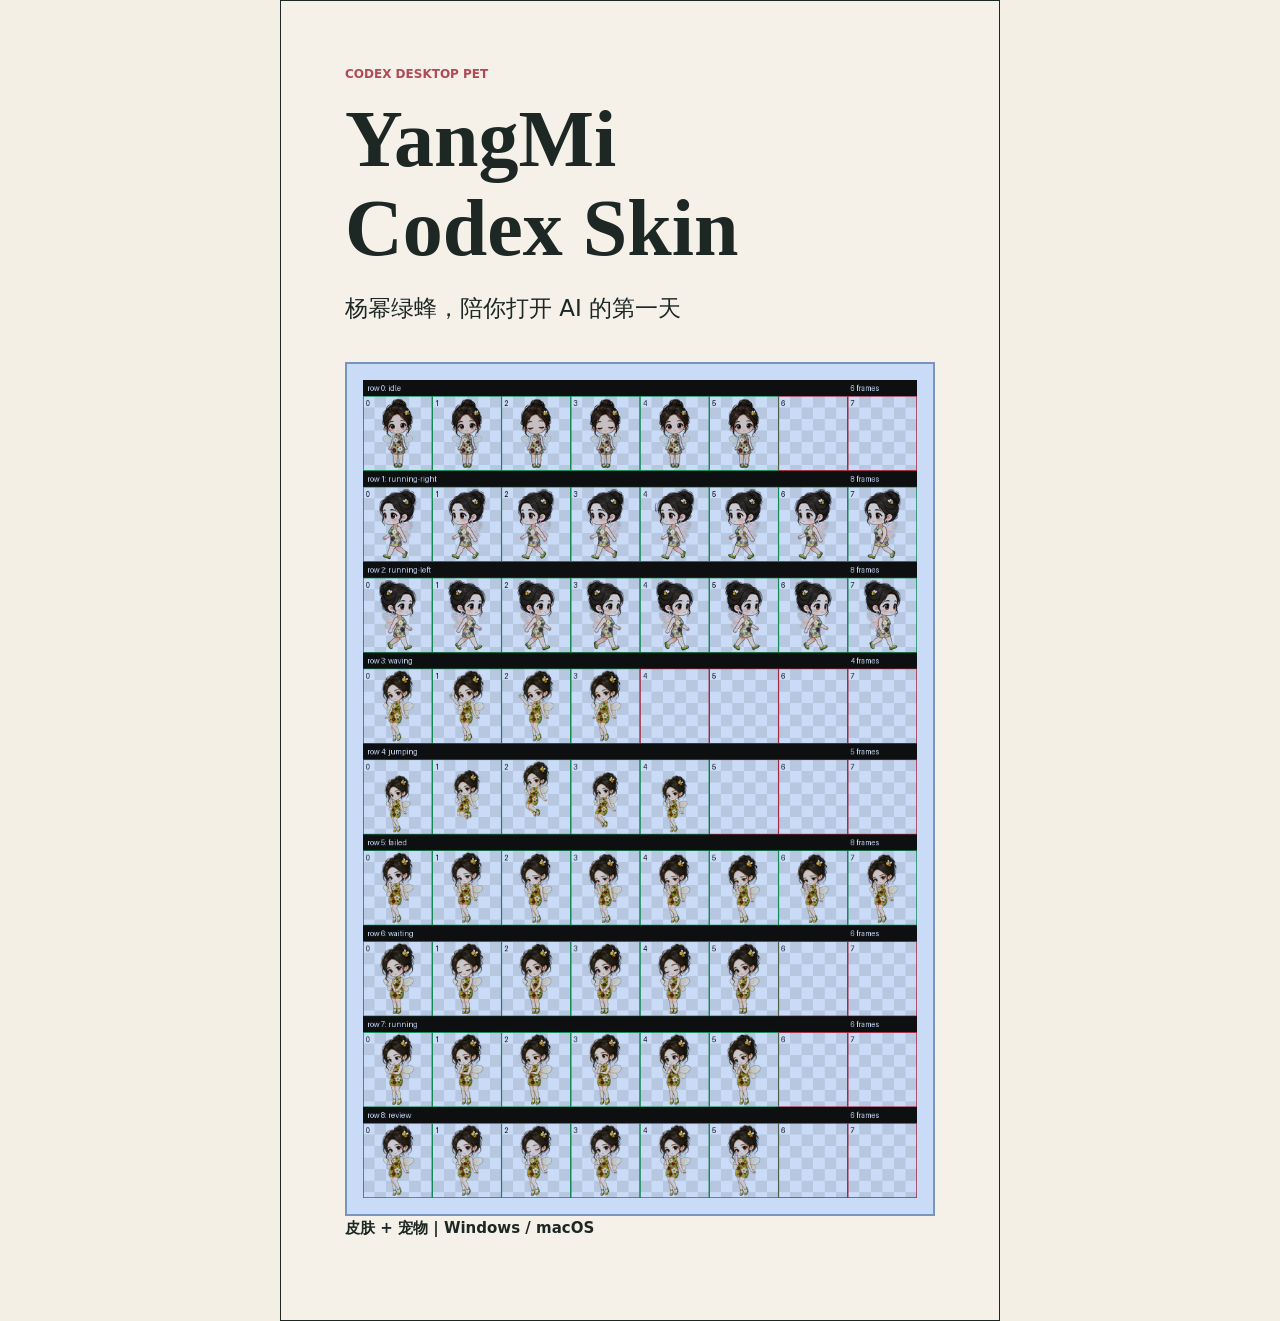
==== site/cover.html @ 99054b55 "docs: add pet selection guide and social cover" ====
<!doctype html>
<html lang="zh-CN">
<head><meta charset="UTF-8" /><meta name="viewport" content="width=device-width, initial-scale=1.0" /><title>YangMi Codex Skin Cover</title><link rel="stylesheet" href="styles.css" /></head>
<body class="cover-page"><main class="cover"><p class="eyebrow">CODEX DESKTOP PET</p><h1>YangMi<br />Codex Skin</h1><p class="cover-subtitle">杨幂绿蜂，陪你打开 AI 的第一天</p><div class="cover-window"><img src="assets/pet-contact-sheet.png" alt="杨幂绿蜂宠物动作表" /></div><p class="cover-note">皮肤 + 宠物 | Windows / macOS</p></main></body>
</html>
---- site/styles.css ----
:root{--ink:#1d2724;--paper:#f5f1e9;--leaf:#315f47;--rose:#b14956;--line:#d9d1c5}*{box-sizing:border-box}body{margin:0;color:var(--ink);background:var(--paper);font-family:"Microsoft YaHei",system-ui,sans-serif;line-height:1.65}a{color:inherit;text-decoration:none}img{display:block;width:100%}header,main>section,footer{max-width:1180px;margin:auto;padding-left:5vw;padding-right:5vw}header{height:64px;display:flex;align-items:center;gap:25px;border-bottom:1px solid var(--line)}.brand{font-weight:700;font-size:17px}nav{display:flex;gap:20px;margin-right:auto;font-size:14px}.github{padding:5px 11px;border:1px solid var(--ink);font-size:13px}.hero{min-height:610px;display:grid;grid-template-columns:.85fr 1.15fr;gap:48px;align-items:center}.hero>img{border:1px solid var(--ink);box-shadow:12px 12px 0 var(--rose)}h1,h2{font-family:Georgia,"Songti SC",serif;line-height:1.12;letter-spacing:0}h1{font-size:58px;margin:0}h2{font-size:38px;margin:0}.hero p:not(.eyebrow){font-size:19px;max-width:420px}.eyebrow{font-size:12px;font-weight:700;color:var(--rose);margin:0 0 10px}.button{display:inline-block;padding:10px 18px;background:var(--leaf);color:#fff;font-size:14px}section:not(.hero){padding-top:86px;padding-bottom:86px;border-top:1px solid var(--line)}.install{background:#e6ede2;max-width:none!important;padding-left:max(5vw,calc((100vw - 1180px)/2 + 5vw))!important;padding-right:max(5vw,calc((100vw - 1180px)/2 + 5vw))!important}.install-grid{display:grid;grid-template-columns:repeat(2,minmax(0,1fr));gap:20px;margin-top:30px}.install-grid article{padding:24px;border:1px solid var(--leaf);background:#fff}.install-grid h3{margin:0;font-size:22px}.install-grid ol{padding-left:22px}.install-grid li{padding:5px 0}.install-grid pre{margin:14px 0;padding:14px;background:#1d2724;color:#fff;white-space:pre-wrap;overflow-wrap:anywhere}.building{display:flex;align-items:baseline;gap:12px;flex-wrap:wrap;margin-top:20px;padding:18px;border-left:4px solid var(--rose);background:#fff}.building span{font-size:14px}.pet-guide{display:grid;grid-template-columns:.8fr 1.2fr;gap:44px;align-items:center}.pet-guide p{font-size:17px}.pet-guide img{border:1px solid var(--line);box-shadow:8px 8px 0 #dfe7dd}.grid{display:grid;gap:16px;margin-top:32px}.grid figure{margin:0;border:1px solid var(--line);background:#fff}.themes{grid-template-columns:repeat(4,minmax(0,1fr))}.themes img{aspect-ratio:3/4;object-fit:cover;object-position:center top}.pets{grid-template-columns:repeat(4,1fr)}.pets img{aspect-ratio:1;object-fit:contain;background:#dfe7dd}figcaption{padding:9px 12px;font-size:14px}.source-note{max-width:700px}.contribute{display:flex;align-items:baseline;gap:12px;flex-wrap:wrap;margin-top:28px;padding:18px;border:1px solid var(--leaf);background:#fff}.contribute span{flex:1;min-width:240px;font-size:14px}.contribute a{font-size:14px;text-decoration:underline}.tint{background:#e6ede2;max-width:none!important;padding-left:max(5vw,calc((100vw - 1180px)/2 + 5vw))!important;padding-right:max(5vw,calc((100vw - 1180px)/2 + 5vw))!important}ol{padding-left:22px;font-size:17px}li{padding:7px 0}code{font-family:Consolas,monospace;background:#e8e2d7;padding:2px 4px;overflow-wrap:anywhere}pre code{background:transparent;padding:0}footer{display:flex;justify-content:space-between;gap:20px;padding-top:28px;padding-bottom:28px;border-top:1px solid var(--line);font-size:14px}.cover-page{min-height:100vh;display:grid;place-items:center;background:#f4efe5}.cover{width:min(94vw,720px);min-height:960px;padding:64px;background:#f5f1e9;border:1px solid var(--ink);display:flex;flex-direction:column;align-items:flex-start}.cover h1{font-size:80px}.cover-subtitle{font-size:23px;margin:16px 0 34px}.cover-window{width:100%;padding:16px;background:#c9dbf7;border:2px solid #7896bd}.cover-window img{mix-blend-mode:multiply}.cover-note{margin-top:auto;font-size:15px;font-weight:700}@media(max-width:760px){header{padding:0 24px}nav{display:none}.github{margin-left:auto}.hero{min-height:auto;grid-template-columns:1fr;padding:50px 24px;gap:35px}main>section,footer{padding-left:24px;padding-right:24px}h1{font-size:42px}h2{font-size:31px}.install{padding-left:24px!important;padding-right:24px!important}.install-grid,.pet-guide{grid-template-columns:1fr}.themes,.pets{grid-template-columns:repeat(2,1fr)}.tint{padding-left:24px!important;padding-right:24px!important}.cover{min-height:100vh;padding:38px 26px}.cover h1{font-size:58px}}
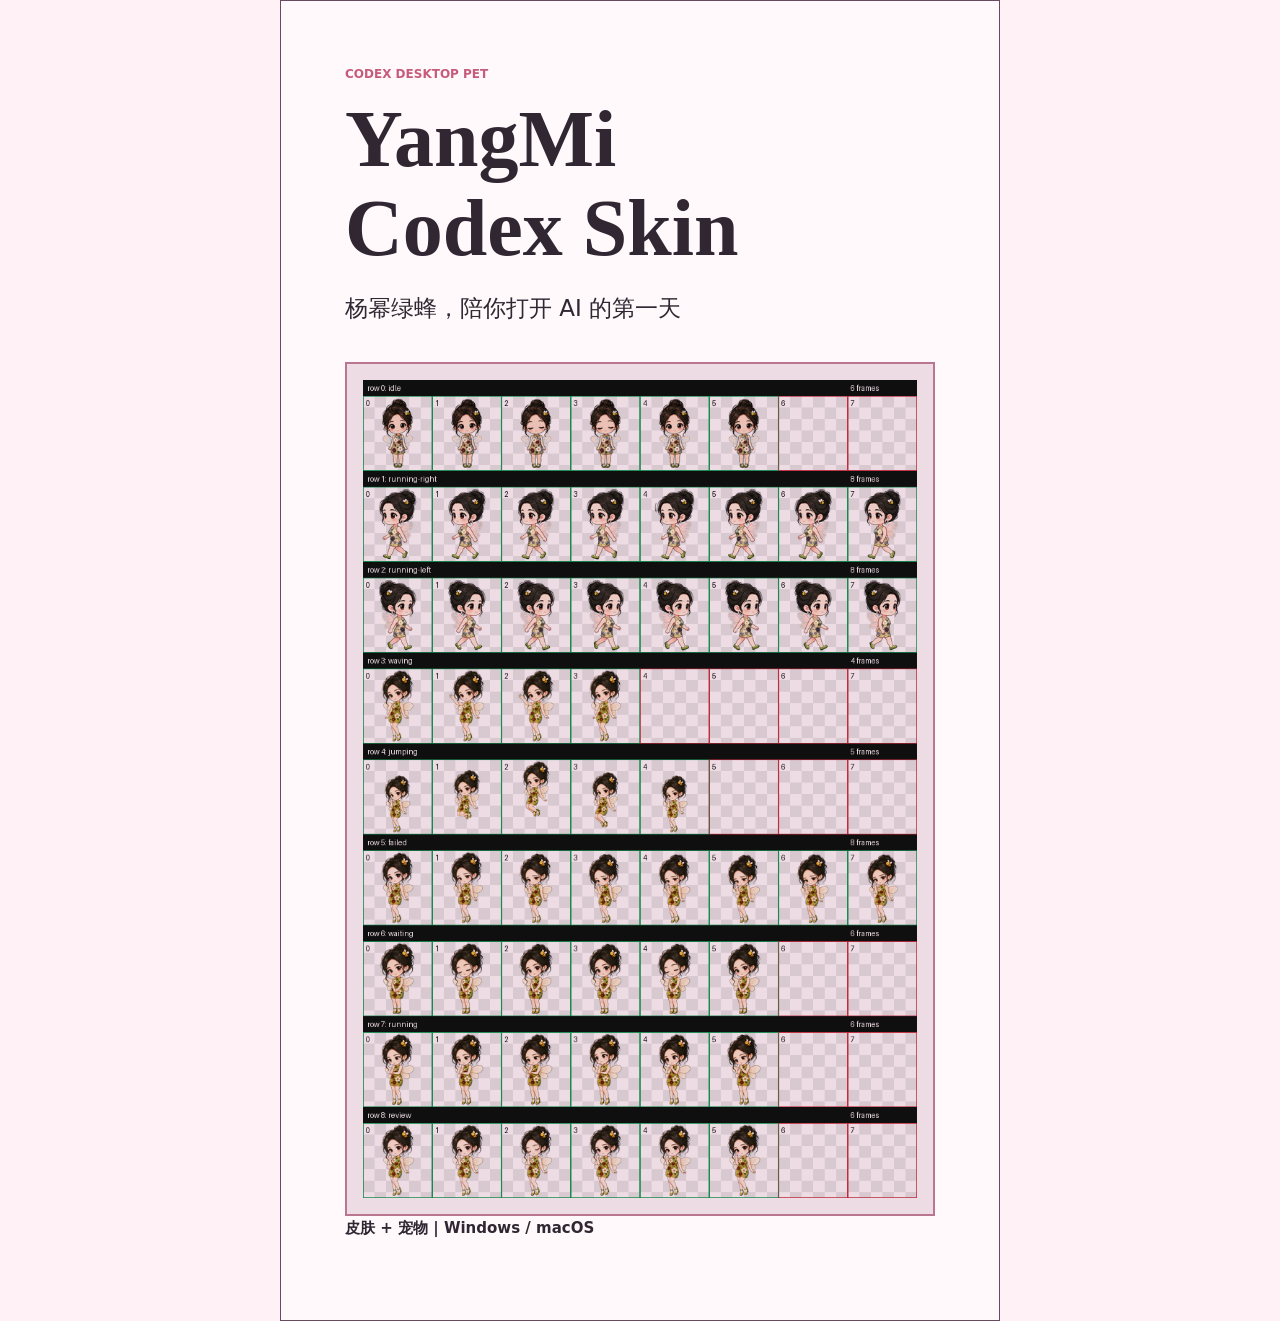
==== commit ca331ae7: "style: apply gentle pink support palette" ====
--- a/site/cover.html
+++ b/site/cover.html
@@ -1,5 +1,5 @@
 <!doctype html>
 <html lang="zh-CN">
-<head><meta charset="UTF-8" /><meta name="viewport" content="width=device-width, initial-scale=1.0" /><title>YangMi Codex Skin Cover</title><link rel="stylesheet" href="styles.css" /></head>
+<head><meta charset="UTF-8" /><meta name="viewport" content="width=device-width, initial-scale=1.0" /><title>YangMi Codex Skin Cover</title><link rel="stylesheet" href="styles.css" /><link rel="stylesheet" href="pink-support.css" /></head>
 <body class="cover-page"><main class="cover"><p class="eyebrow">CODEX DESKTOP PET</p><h1>YangMi<br />Codex Skin</h1><p class="cover-subtitle">杨幂绿蜂，陪你打开 AI 的第一天</p><div class="cover-window"><img src="assets/pet-contact-sheet.png" alt="杨幂绿蜂宠物动作表" /></div><p class="cover-note">皮肤 + 宠物 | Windows / macOS</p></main></body>
 </html>
--- a/site/styles.css
+++ b/site/styles.css
@@ -1 +1 @@
-:root{--ink:#1d2724;--paper:#f5f1e9;--leaf:#315f47;--rose:#b14956;--line:#d9d1c5}*{box-sizing:border-box}body{margin:0;color:var(--ink);background:var(--paper);font-family:"Microsoft YaHei",system-ui,sans-serif;line-height:1.65}a{color:inherit;text-decoration:none}img{display:block;width:100%}header,main>section,footer{max-width:1180px;margin:auto;padding-left:5vw;padding-right:5vw}header{height:64px;display:flex;align-items:center;gap:25px;border-bottom:1px solid var(--line)}.brand{font-weight:700;font-size:17px}nav{display:flex;gap:20px;margin-right:auto;font-size:14px}.github{padding:5px 11px;border:1px solid var(--ink);font-size:13px}.hero{min-height:610px;display:grid;grid-template-columns:.85fr 1.15fr;gap:48px;align-items:center}.hero>img{border:1px solid var(--ink);box-shadow:12px 12px 0 var(--rose)}h1,h2{font-family:Georgia,"Songti SC",serif;line-height:1.12;letter-spacing:0}h1{font-size:58px;margin:0}h2{font-size:38px;margin:0}.hero p:not(.eyebrow){font-size:19px;max-width:420px}.eyebrow{font-size:12px;font-weight:700;color:var(--rose);margin:0 0 10px}.button{display:inline-block;padding:10px 18px;background:var(--leaf);color:#fff;font-size:14px}section:not(.hero){padding-top:86px;padding-bottom:86px;border-top:1px solid var(--line)}.install{background:#e6ede2;max-width:none!important;padding-left:max(5vw,calc((100vw - 1180px)/2 + 5vw))!important;padding-right:max(5vw,calc((100vw - 1180px)/2 + 5vw))!important}.install-grid{display:grid;grid-template-columns:repeat(2,minmax(0,1fr));gap:20px;margin-top:30px}.install-grid article{padding:24px;border:1px solid var(--leaf);background:#fff}.install-grid h3{margin:0;font-size:22px}.install-grid ol{padding-left:22px}.install-grid li{padding:5px 0}.install-grid pre{margin:14px 0;padding:14px;background:#1d2724;color:#fff;white-space:pre-wrap;overflow-wrap:anywhere}.building{display:flex;align-items:baseline;gap:12px;flex-wrap:wrap;margin-top:20px;padding:18px;border-left:4px solid var(--rose);background:#fff}.building span{font-size:14px}.pet-guide{display:grid;grid-template-columns:.8fr 1.2fr;gap:44px;align-items:center}.pet-guide p{font-size:17px}.pet-guide img{border:1px solid var(--line);box-shadow:8px 8px 0 #dfe7dd}.grid{display:grid;gap:16px;margin-top:32px}.grid figure{margin:0;border:1px solid var(--line);background:#fff}.themes{grid-template-columns:repeat(4,minmax(0,1fr))}.themes img{aspect-ratio:3/4;object-fit:cover;object-position:center top}.pets{grid-template-columns:repeat(4,1fr)}.pets img{aspect-ratio:1;object-fit:contain;background:#dfe7dd}figcaption{padding:9px 12px;font-size:14px}.source-note{max-width:700px}.contribute{display:flex;align-items:baseline;gap:12px;flex-wrap:wrap;margin-top:28px;padding:18px;border:1px solid var(--leaf);background:#fff}.contribute span{flex:1;min-width:240px;font-size:14px}.contribute a{font-size:14px;text-decoration:underline}.tint{background:#e6ede2;max-width:none!important;padding-left:max(5vw,calc((100vw - 1180px)/2 + 5vw))!important;padding-right:max(5vw,calc((100vw - 1180px)/2 + 5vw))!important}ol{padding-left:22px;font-size:17px}li{padding:7px 0}code{font-family:Consolas,monospace;background:#e8e2d7;padding:2px 4px;overflow-wrap:anywhere}pre code{background:transparent;padding:0}footer{display:flex;justify-content:space-between;gap:20px;padding-top:28px;padding-bottom:28px;border-top:1px solid var(--line);font-size:14px}.cover-page{min-height:100vh;display:grid;place-items:center;background:#f4efe5}.cover{width:min(94vw,720px);min-height:960px;padding:64px;background:#f5f1e9;border:1px solid var(--ink);display:flex;flex-direction:column;align-items:flex-start}.cover h1{font-size:80px}.cover-subtitle{font-size:23px;margin:16px 0 34px}.cover-window{width:100%;padding:16px;background:#c9dbf7;border:2px solid #7896bd}.cover-window img{mix-blend-mode:multiply}.cover-note{margin-top:auto;font-size:15px;font-weight:700}@media(max-width:760px){header{padding:0 24px}nav{display:none}.github{margin-left:auto}.hero{min-height:auto;grid-template-columns:1fr;padding:50px 24px;gap:35px}main>section,footer{padding-left:24px;padding-right:24px}h1{font-size:42px}h2{font-size:31px}.install{padding-left:24px!important;padding-right:24px!important}.install-grid,.pet-guide{grid-template-columns:1fr}.themes,.pets{grid-template-columns:repeat(2,1fr)}.tint{padding-left:24px!important;padding-right:24px!important}.cover{min-height:100vh;padding:38px 26px}.cover h1{font-size:58px}}
+:root{--ink:#1d2724;--paper:#f5f1e9;--leaf:#315f47;--rose:#b14956;--line:#d9d1c5}*{box-sizing:border-box}html{scroll-behavior:smooth}body{margin:0;color:var(--ink);background:var(--paper);font-family:"Microsoft YaHei",system-ui,sans-serif;line-height:1.65}a{color:inherit;text-decoration:none}img{display:block;width:100%}header,main>section,footer{max-width:1180px;margin:auto;padding-left:5vw;padding-right:5vw}header{height:64px;display:flex;align-items:center;gap:25px;border-bottom:1px solid var(--line)}.brand{font-weight:700;font-size:17px}nav{display:flex;gap:20px;margin-right:auto;font-size:14px}.github{padding:5px 11px;border:1px solid var(--ink);font-size:13px}.hero{min-height:610px;display:grid;grid-template-columns:.85fr 1.15fr;gap:48px;align-items:center}.hero>img{border:1px solid var(--ink);box-shadow:12px 12px 0 var(--rose)}h1,h2{font-family:Georgia,"Songti SC",serif;line-height:1.12;letter-spacing:0}h1{font-size:58px;margin:0}h2{font-size:38px;margin:0}.hero p:not(.eyebrow){font-size:19px;max-width:440px}.eyebrow{font-size:12px;font-weight:700;color:var(--rose);margin:0 0 10px}.actions{display:flex;align-items:center;gap:18px}.button{display:inline-block;padding:10px 18px;background:var(--leaf);color:#fff;font-size:14px}.text-link{font-size:14px;text-decoration:underline}section:not(.hero){padding-top:86px;padding-bottom:86px;border-top:1px solid var(--line)}.highlight-grid,.difference-grid{display:grid;grid-template-columns:repeat(3,minmax(0,1fr));gap:16px;margin-top:30px}.highlight-grid article,.difference-grid article{padding:22px;border:1px solid var(--line);background:#fff}.highlight-grid b{display:block;font-size:18px;margin-bottom:8px}.highlight-grid span{font-size:14px}.install{background:#e6ede2;max-width:none!important;padding-left:max(5vw,calc((100vw - 1180px)/2 + 5vw))!important;padding-right:max(5vw,calc((100vw - 1180px)/2 + 5vw))!important}.install-grid{display:grid;grid-template-columns:repeat(2,minmax(0,1fr));gap:20px;margin-top:30px}.install-grid article{padding:24px;border:1px solid var(--leaf);background:#fff}.install-grid h3,.difference-grid h3{margin:0;font-size:22px}.install-grid ol{padding-left:22px}.install-grid li{padding:5px 0}.install-grid pre{margin:14px 0;padding:14px;background:#1d2724;color:#fff;white-space:pre-wrap;overflow-wrap:anywhere}.building{display:flex;align-items:baseline;gap:12px;flex-wrap:wrap;margin-top:20px;padding:18px;border-left:4px solid var(--rose);background:#fff}.building span{font-size:14px}.pet-guide{display:grid;grid-template-columns:.8fr 1.2fr;gap:44px;align-items:center}.pet-guide p{font-size:17px}.pet-guide img{border:1px solid var(--line);box-shadow:8px 8px 0 #dfe7dd}.difference{background:#f0ece4;max-width:none!important;padding-left:max(5vw,calc((100vw - 1180px)/2 + 5vw))!important;padding-right:max(5vw,calc((100vw - 1180px)/2 + 5vw))!important}.difference>p:not(.eyebrow){max-width:820px}.difference-grid{grid-template-columns:repeat(2,minmax(0,1fr))}.difference-grid ul{padding-left:20px;margin-bottom:0}.difference-grid li{font-size:14px;padding:4px 0}.grid{display:grid;gap:16px;margin-top:32px}.grid figure{margin:0;border:1px solid var(--line);background:#fff}.themes{grid-template-columns:repeat(4,minmax(0,1fr))}.themes img{aspect-ratio:3/4;object-fit:cover;object-position:center top}.pets{grid-template-columns:repeat(4,1fr)}.pets img{aspect-ratio:1;object-fit:contain;background:#dfe7dd}figcaption{padding:9px 12px;font-size:14px}.source-note{max-width:700px}.contribute{display:flex;align-items:baseline;gap:12px;flex-wrap:wrap;margin-top:28px;padding:18px;border:1px solid var(--leaf);background:#fff}.contribute span{flex:1;min-width:240px;font-size:14px}.contribute a{font-size:14px;text-decoration:underline}.tint{background:#e6ede2;max-width:none!important;padding-left:max(5vw,calc((100vw - 1180px)/2 + 5vw))!important;padding-right:max(5vw,calc((100vw - 1180px)/2 + 5vw))!important}ol{padding-left:22px;font-size:17px}li{padding:7px 0}code{font-family:Consolas,monospace;background:#e8e2d7;padding:2px 4px;overflow-wrap:anywhere}pre code{background:transparent;padding:0}footer{display:flex;justify-content:space-between;gap:20px;padding-top:28px;padding-bottom:28px;border-top:1px solid var(--line);font-size:14px}.cover-page{min-height:100vh;display:grid;place-items:center;background:#f4efe5}.cover{width:min(94vw,720px);min-height:960px;padding:64px;background:#f5f1e9;border:1px solid var(--ink);display:flex;flex-direction:column;align-items:flex-start}.cover h1{font-size:80px}.cover-subtitle{font-size:23px;margin:16px 0 34px}.cover-window{width:100%;padding:16px;background:#c9dbf7;border:2px solid #7896bd}.cover-window img{mix-blend-mode:multiply}.cover-note{margin-top:auto;font-size:15px;font-weight:700}@media(max-width:760px){header{padding:0 24px}nav{display:none}.github{margin-left:auto}.hero{min-height:auto;grid-template-columns:1fr;padding:50px 24px;gap:35px}main>section,footer{padding-left:24px;padding-right:24px}h1{font-size:42px}h2{font-size:31px}.highlight-grid,.install-grid,.pet-guide,.difference-grid{grid-template-columns:1fr}.install,.difference{padding-left:24px!important;padding-right:24px!important}.themes,.pets{grid-template-columns:repeat(2,1fr)}.tint{padding-left:24px!important;padding-right:24px!important}.cover{min-height:100vh;padding:38px 26px}.cover h1{font-size:58px}}
--- a/site/pink-support.css
+++ b/site/pink-support.css
@@ -0,0 +1,12 @@
+:root{--ink:#302733;--paper:#fff7f9;--leaf:#684b60;--rose:#c65b7c;--line:#edd7e0}
+body{background:var(--paper)}
+header{background:rgba(255,247,249,.94)}
+.button{background:#8d4765}
+.install{background:#f9e8ee}
+.tint{background:#f1e9f2}
+.difference{background:#faf0f4}
+.highlight-grid article,.difference-grid article,.install-grid article,.building,.contribute{background:#fffafb}
+.pet-guide img{box-shadow:8px 8px 0 #eadde9}
+.cover-page{background:#fff1f5}
+.cover{background:#fff9fb;border-color:#684b60}
+.cover-window{background:#eedce5;border-color:#ba7690}
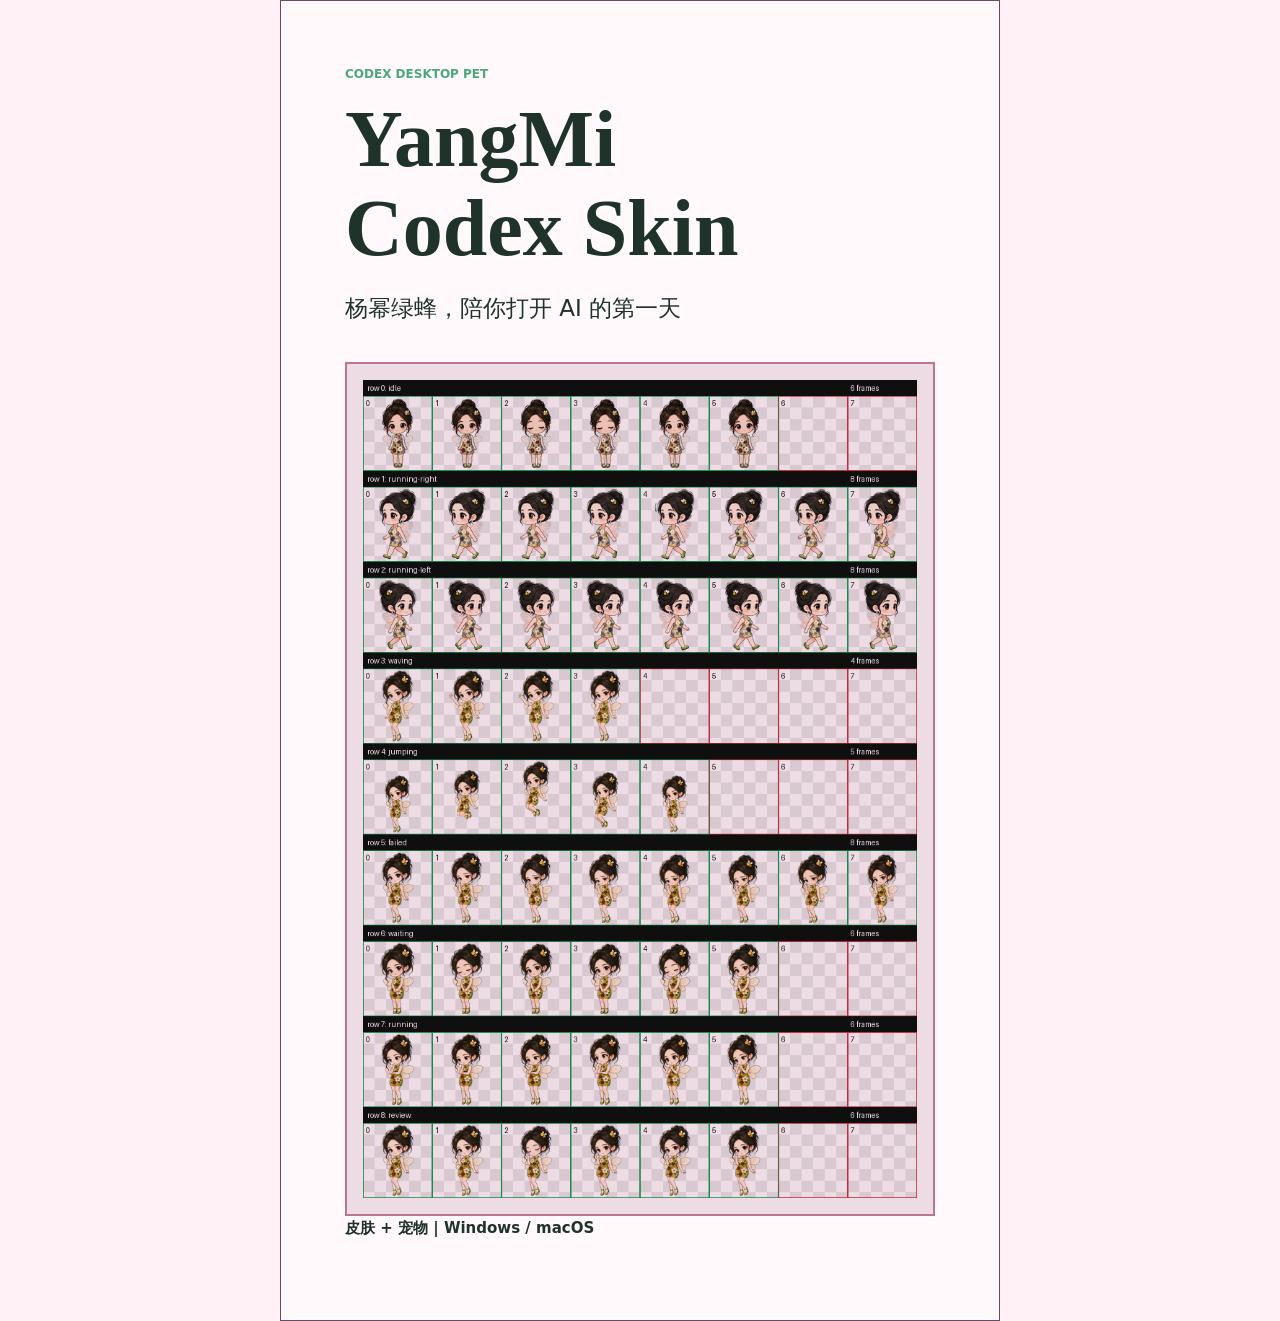
==== commit b960c7e5: "perf: optimize site assets and adopt green theme" ====
--- a/site/cover.html
+++ b/site/cover.html
@@ -1,5 +1,5 @@
 <!doctype html>
 <html lang="zh-CN">
 <head><meta charset="UTF-8" /><meta name="viewport" content="width=device-width, initial-scale=1.0" /><title>YangMi Codex Skin Cover</title><link rel="stylesheet" href="styles.css" /><link rel="stylesheet" href="pink-support.css" /></head>
-<body class="cover-page"><main class="cover"><p class="eyebrow">CODEX DESKTOP PET</p><h1>YangMi<br />Codex Skin</h1><p class="cover-subtitle">杨幂绿蜂，陪你打开 AI 的第一天</p><div class="cover-window"><img src="assets/pet-contact-sheet.png" alt="杨幂绿蜂宠物动作表" /></div><p class="cover-note">皮肤 + 宠物 | Windows / macOS</p></main></body>
+<body class="cover-page"><main class="cover"><p class="eyebrow">CODEX DESKTOP PET</p><h1>YangMi<br />Codex Skin</h1><p class="cover-subtitle">杨幂绿蜂，陪你打开 AI 的第一天</p><div class="cover-window"><img src="assets/pet-contact-sheet.webp" alt="杨幂绿蜂宠物动作表" /></div><p class="cover-note">皮肤 + 宠物 | Windows / macOS</p></main></body>
 </html>
--- a/site/pink-support.css
+++ b/site/pink-support.css
@@ -1,6 +1,7 @@
 :root{--ink:#302733;--paper:#fff7f9;--leaf:#684b60;--rose:#c65b7c;--line:#edd7e0}
 body{background:var(--paper)}
 header{background:rgba(255,247,249,.94)}
+.header-actions{display:flex;align-items:center;gap:8px}.utility-button{display:grid;width:32px;height:32px;place-items:center;border:1px solid #e2c8d4;background:#fffafb;color:#684b60;font:700 12px/1 "Microsoft YaHei",sans-serif;cursor:pointer}.utility-button:hover,.utility-button:focus-visible{outline:2px solid #c65b7c;outline-offset:2px}.header-actions .github{margin-left:4px}
 .button{background:#8d4765}
 .install{background:#f9e8ee}
 .tint{background:#f1e9f2}
@@ -10,3 +11,27 @@
 .cover-page{background:#fff1f5}
 .cover{background:#fff9fb;border-color:#684b60}
 .cover-window{background:#eedce5;border-color:#ba7690}
+.feedback,.support,.community{max-width:none!important;padding-left:max(5vw,calc((100vw - 1180px)/2 + 5vw))!important;padding-right:max(5vw,calc((100vw - 1180px)/2 + 5vw))!important}.feedback{background:#f8e8ef}.feedback>p:not(.eyebrow){max-width:650px}.feedback-actions{display:flex;align-items:center;gap:18px;margin-top:24px}
+.support{display:grid;grid-template-columns:.72fr 1.28fr;gap:56px;align-items:center;background:#fff7f9}.support-copy p:not(.eyebrow){max-width:430px;font-size:16px}.support-grid{display:grid;grid-template-columns:repeat(2,minmax(0,1fr));gap:16px}.support-card{margin:0;padding:14px;border:1px solid #e9cfda;background:#fffafb}.support-card img{width:min(100%,270px);margin:auto;aspect-ratio:1;object-fit:contain}.support-card figcaption{padding:14px 2px 2px;text-align:center}.support-card strong,.support-card span{display:block}.support-card span{margin-top:4px;font-size:13px;color:#684b60}
+.community{display:grid;grid-template-columns:.7fr 1.3fr;gap:56px;align-items:start;background:#fff1f5;border-top-color:#ead2dd!important}
+.community-intro p:not(.eyebrow){max-width:410px;font-size:16px}
+.community-panel{display:grid;gap:14px}
+.community-links{display:grid;grid-template-columns:repeat(3,minmax(0,1fr));gap:14px}
+.social-card{position:relative;min-height:108px;display:flex;align-items:center;gap:13px;padding:18px;border:1px solid #e9cfda;background:#fffafb;color:inherit}
+.social-card>img,.social-card summary>img{width:38px;height:38px;flex:0 0 auto;object-fit:contain}.social-card .fan-logo{border-radius:50%;background:#f0e0e8;object-fit:cover}
+.community-links strong,.community-links small{display:block}.community-links small{margin-top:4px;font-size:12px;line-height:1.45}
+.community-links .social-card{display:grid;grid-template-columns:40px minmax(0,1fr) 18px;min-height:116px;align-items:center;gap:10px;padding:16px}.community-links .social-card>img{width:40px;height:40px}.community-links .social-card>div{min-width:0}.community-links strong{font-size:16px;line-height:1.25;white-space:nowrap}.community-links small{line-height:1.55;white-space:nowrap}
+.link-arrow{justify-self:end;margin-left:0;color:#8d4765;font-size:20px;font-weight:700}
+.wechat-card{display:block;min-height:auto;padding:0!important;overflow:hidden;background:#fff!important}
+.wechat-copy{display:flex;min-width:0;align-items:center;gap:13px}.wechat-copy>img{width:38px;height:38px;flex:0 0 auto;object-fit:contain}.wechat-copy>div{min-width:0}
+.social-kicker{margin:0 0 7px;color:#a55170;font-size:11px;font-weight:700;letter-spacing:.08em}
+.qr-wrap{display:flex;justify-content:center;padding-top:18px;border-top:1px solid #f0dce4}.wechat-card>.qr-inline{width:100%!important;height:auto!important;padding:0;border:0;background:transparent}
+footer{max-width:none!important;display:flex!important;justify-content:space-between;align-items:center;padding-left:max(5vw,calc((100vw - 1180px)/2 + 5vw))!important;padding-right:max(5vw,calc((100vw - 1180px)/2 + 5vw))!important;background:#3b2935;color:#fff;border-top:0!important}
+footer span{display:block;margin-top:3px;color:#eedce5;font-size:12px}footer div:last-child{display:flex;gap:18px;font-size:13px;color:#fff0f5}
+body[data-theme="night"]{--ink:#f8edf3;--paper:#251b23;--leaf:#e7a7bd;--rose:#f2a6c2;--line:#604351;background:#251b23}body[data-theme="night"] header{background:rgba(37,27,35,.94)}body[data-theme="night"] .install,body[data-theme="night"] .tint{background:#352530}body[data-theme="night"] .difference{background:#30222c}body[data-theme="night"] .feedback,body[data-theme="night"] .community,body[data-theme="night"] .support{background:#3a2631}body[data-theme="night"] .highlight-grid article,body[data-theme="night"] .difference-grid article,body[data-theme="night"] .install-grid article,body[data-theme="night"] .building,body[data-theme="night"] .contribute,body[data-theme="night"] .social-card,body[data-theme="night"] .support-card{background:#2d2029;border-color:#664857}body[data-theme="night"] .utility-button{background:#2d2029;border-color:#664857;color:#f8edf3}body[data-theme="night"] code{background:#49323f;color:#fff5f8}body[data-theme="night"] footer{background:#171117}
+html[lang="en"] .community-links strong{font-size:13px}html[lang="en"] .community-links small{font-size:11px}
+@media(max-width:760px){.community,.support{grid-template-columns:1fr;gap:30px}.feedback,.community,.support{padding-left:24px!important;padding-right:24px!important}.community-panel{grid-template-columns:1fr}.community-links{grid-template-columns:1fr}.support-grid{grid-template-columns:1fr}.support-card img{width:min(100%,310px)}.wechat-card{min-height:auto}.qr-wrap{justify-content:center}.header-actions{margin-left:auto}.header-actions .github{margin-left:0}footer{align-items:flex-start;flex-direction:column;gap:16px;padding-left:24px!important;padding-right:24px!important}footer div:last-child{flex-wrap:wrap}.feedback-actions{align-items:flex-start;flex-direction:column;gap:12px}}
+
+/* Green support theme: overrides the earlier pink support palette. */
+:root{--ink:#20332a;--paper:#f3faf5;--leaf:#1e7b57;--rose:#4da879;--line:#d4e7da}
+body{background:var(--paper)}header{background:rgba(243,250,245,.94)}.utility-button{border-color:#c9e0d1;background:#fbfffc;color:#1e7b57}.utility-button:hover,.utility-button:focus-visible{outline-color:#4da879}.button{background:#1e7b57}.install{background:#e5f3ea}.tint{background:#eaf6ee}.difference{background:#edf6ef}.highlight-grid article,.difference-grid article,.install-grid article,.building,.contribute{background:#fbfffc}.pet-guide img{box-shadow:8px 8px 0 #dbeee2}.feedback{background:#e8f5ed}.support{background:#f3faf5}.community{background:#eaf6ee;border-top-color:#d4e7da!important}.support-card,.social-card{border-color:#cbe3d3;background:#fbfffc}.support-card span{color:#39725a}.social-card .fan-logo{background:#dff0e5}.link-arrow{color:#1e7b57}.social-kicker{color:#347e5b}.qr-wrap{border-top-color:#d8eadf}footer{background:#153b2a}footer span{color:#cae7d4}footer div:last-child{color:#e4f5e9}body[data-theme="night"]{--ink:#edf8f0;--paper:#12261b;--leaf:#86d7aa;--rose:#70c797;--line:#315744;background:#12261b}body[data-theme="night"] header{background:rgba(18,38,27,.94)}body[data-theme="night"] .install,body[data-theme="night"] .tint{background:#1a3828}body[data-theme="night"] .difference{background:#173020}body[data-theme="night"] .feedback,body[data-theme="night"] .community,body[data-theme="night"] .support{background:#193525}body[data-theme="night"] .highlight-grid article,body[data-theme="night"] .difference-grid article,body[data-theme="night"] .install-grid article,body[data-theme="night"] .building,body[data-theme="night"] .contribute,body[data-theme="night"] .social-card,body[data-theme="night"] .support-card{background:#162d20;border-color:#315744}body[data-theme="night"] .utility-button{background:#162d20;border-color:#315744;color:#edf8f0}body[data-theme="night"] code{background:#254633;color:#effaf2}body[data-theme="night"] footer{background:#0d1b13}
